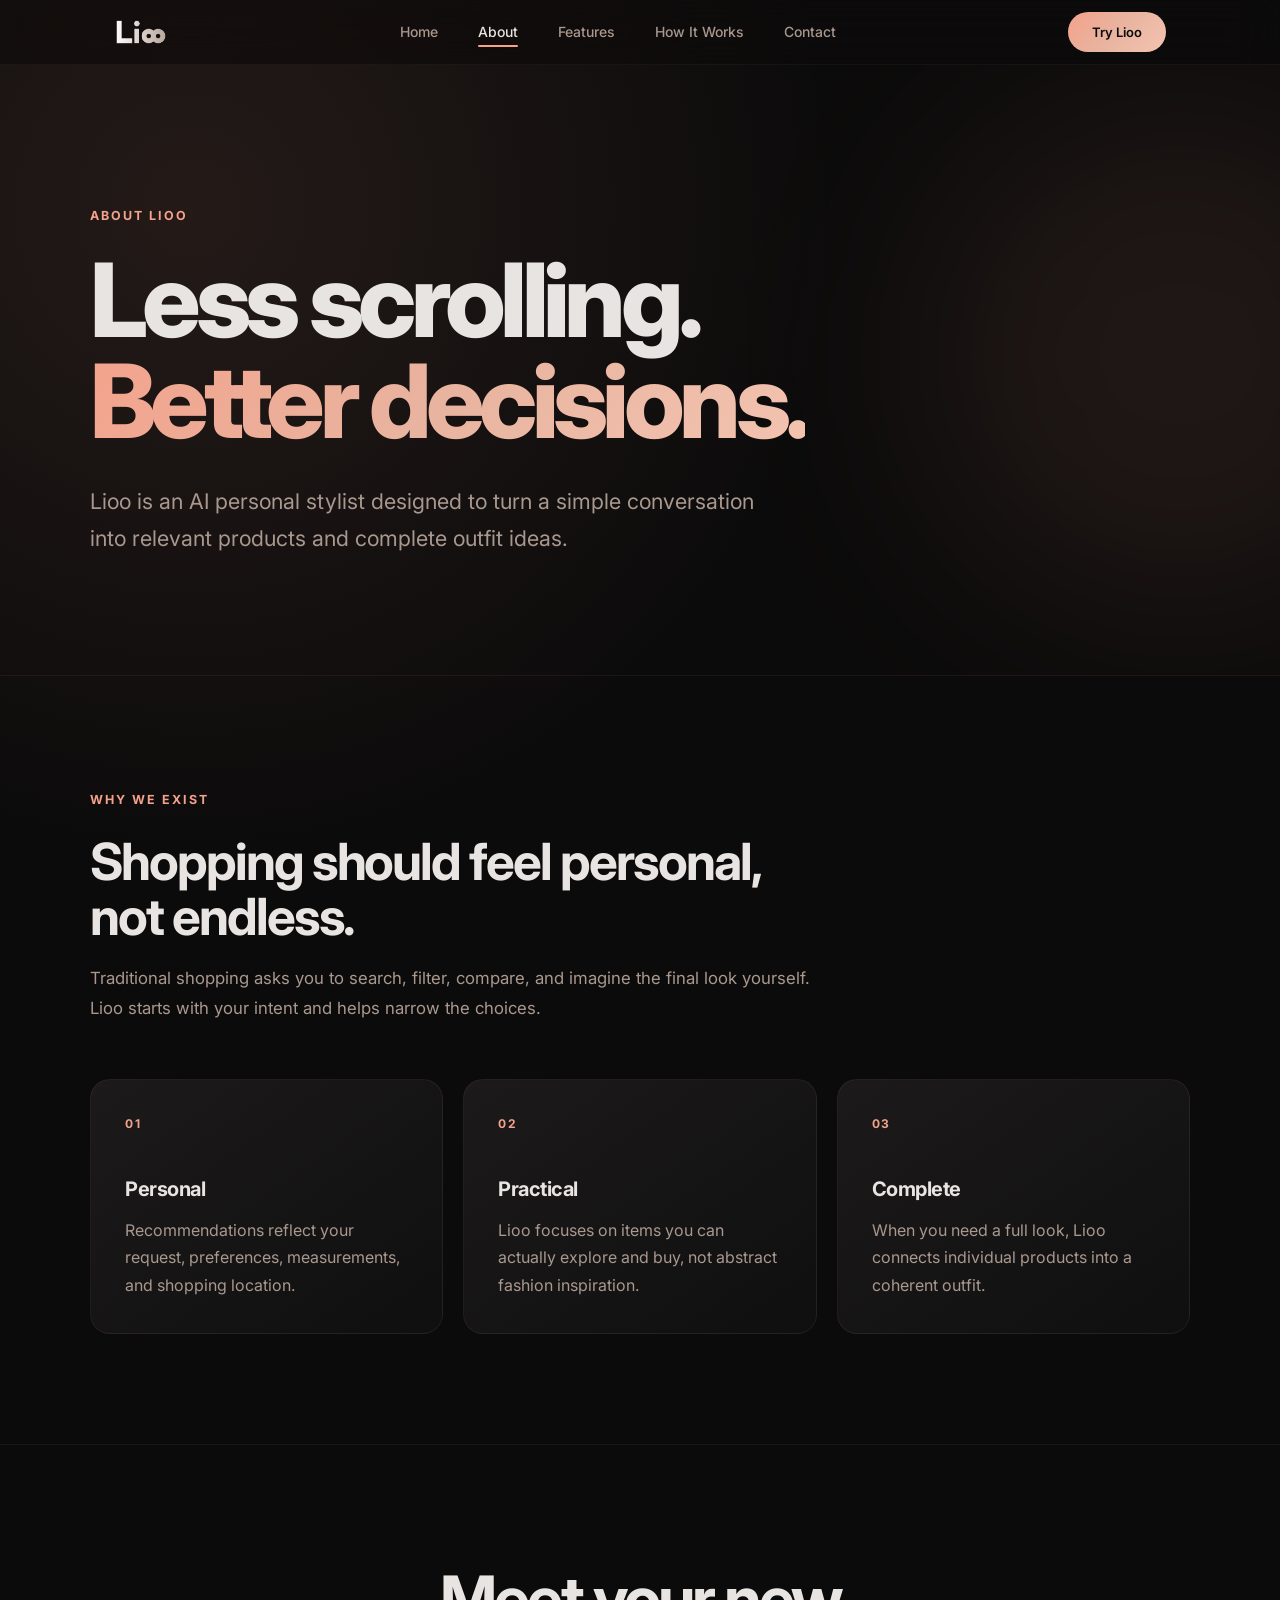
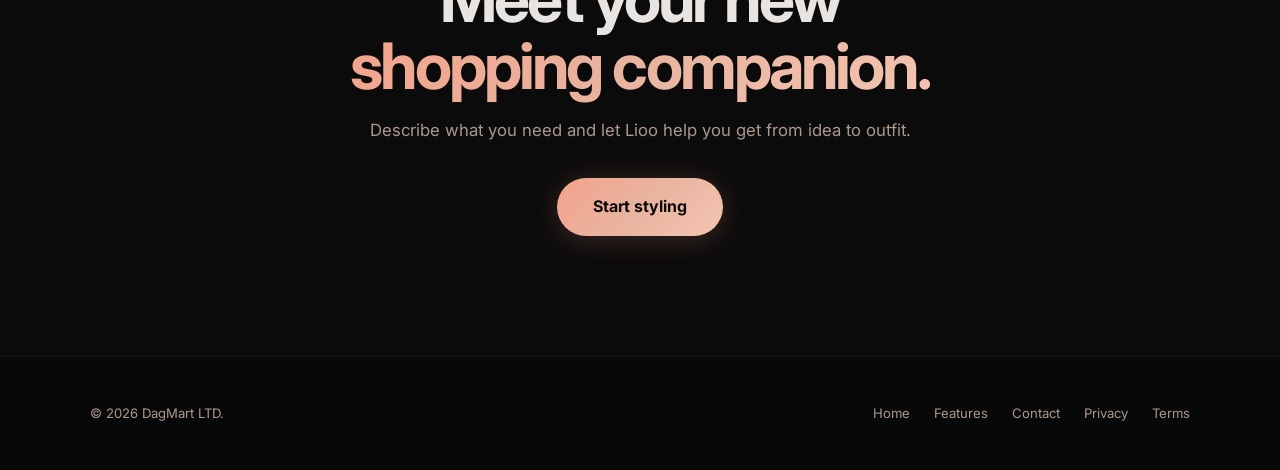
==== about/index.html @ 2bad51a2 "Build multi-page Lioo marketing website" ====
<!DOCTYPE html>
<html lang="en">
<head>
  <meta charset="UTF-8" />
  <meta name="viewport" content="width=device-width, initial-scale=1.0" />
  <title>About Lioo — AI Personal Stylist</title>
  <meta name="description" content="Learn why Lioo is building a simpler, more personal way to discover clothes and complete outfits." />
  <link rel="canonical" href="https://liooclo.com/about/" />
  <meta name="theme-color" content="#0C0B0B" />
  <link rel="icon" type="image/png" href="../images/lioo-icon.png" />
  <link rel="preconnect" href="https://fonts.googleapis.com" />
  <link rel="preconnect" href="https://fonts.gstatic.com" crossorigin />
  <link href="https://fonts.googleapis.com/css2?family=Inter:wght@300;400;500;600;700;800;900&display=swap" rel="stylesheet" />
  <link rel="stylesheet" href="../style.css" />
  <link rel="stylesheet" href="../pages.css" />
</head>
<body class="subpage">
  <nav id="main-nav">
    <div class="nav-inner">
      <a href="../" class="nav-logo" aria-label="Lioo Home"><img src="../images/lioo-logo.png" alt="Lioo" class="nav-logo-img" /></a>
      <div class="nav-links">
        <a href="../" class="nav-link">Home</a>
        <a href="./" class="nav-link active" aria-current="page">About</a>
        <a href="../features/" class="nav-link">Features</a>
        <a href="../how-it-works/" class="nav-link">How It Works</a>
        <a href="../contact/" class="nav-link">Contact</a>
      </div>
      <a href="https://liooclo.com" class="nav-cta" data-app-link>Try Lioo</a>
      <button class="nav-mobile-toggle" id="mobile-toggle" type="button" aria-label="Toggle menu"><span></span><span></span><span></span></button>
    </div>
    <div class="nav-mobile-menu" id="mobile-menu">
      <a href="../" class="nav-mobile-link">Home</a><a href="./" class="nav-mobile-link active" aria-current="page">About</a><a href="../features/" class="nav-mobile-link">Features</a><a href="../how-it-works/" class="nav-mobile-link">How It Works</a><a href="../contact/" class="nav-mobile-link">Contact</a><a href="https://liooclo.com" class="nav-mobile-cta" data-app-link>Try Lioo</a>
    </div>
  </nav>

  <main class="page-main">
    <header class="page-hero"><div class="page-wrap"><div class="page-hero-content">
      <span class="page-eyebrow">About Lioo</span>
      <h1 class="page-title">Less scrolling.<br /><span class="gradient-text">Better decisions.</span></h1>
      <p class="page-lead">Lioo is an AI personal stylist designed to turn a simple conversation into relevant products and complete outfit ideas.</p>
    </div></div></header>

    <section class="page-section"><div class="page-wrap">
      <div class="page-section-heading"><span class="page-eyebrow">Why we exist</span><h2>Shopping should feel personal, not endless.</h2><p>Traditional shopping asks you to search, filter, compare, and imagine the final look yourself. Lioo starts with your intent and helps narrow the choices.</p></div>
      <div class="page-grid">
        <article class="page-card"><span class="page-card-number">01</span><h3>Personal</h3><p>Recommendations reflect your request, preferences, measurements, and shopping location.</p></article>
        <article class="page-card"><span class="page-card-number">02</span><h3>Practical</h3><p>Lioo focuses on items you can actually explore and buy, not abstract fashion inspiration.</p></article>
        <article class="page-card"><span class="page-card-number">03</span><h3>Complete</h3><p>When you need a full look, Lioo connects individual products into a coherent outfit.</p></article>
      </div>
    </div></section>

    <section class="page-cta"><div class="page-wrap"><h2>Meet your new<br /><span class="gradient-text">shopping companion.</span></h2><p>Describe what you need and let Lioo help you get from idea to outfit.</p><a href="https://liooclo.com" class="btn-primary" data-app-link>Start styling</a></div></section>
  </main>

  <footer class="page-footer"><div class="page-wrap page-footer-inner"><span class="page-footer-copy">&copy; 2026 DagMart LTD.</span><div class="page-footer-links"><a href="../">Home</a><a href="../features/">Features</a><a href="../contact/">Contact</a><a href="https://liooclo.com/privacy">Privacy</a><a href="https://liooclo.com/terms">Terms</a></div></div></footer>
  <script src="../site-config.js"></script><script src="../script.js"></script>
</body>
</html>
---- style.css ----
/* ═══════════════════════════════════════════════════════════════
   LIOO LANDING PAGE v2 — Cinematic Design
   Apple/Rolex inspired: full-screen sections, scroll-linked
   parallax, word reveals, scale-ins, slide animations.
   ═══════════════════════════════════════════════════════════════ */

:root {
  --bg: #0C0B0B;
  --bg-alt: #111010;
  --surface: #161414;
  --surface-hover: #1E1C1C;
  --border: rgba(244, 162, 139, 0.07);
  --border-hover: rgba(244, 162, 139, 0.16);

  --accent: #F4A28B;
  --accent-soft: rgba(244, 162, 139, 0.12);
  --accent-glow: rgba(244, 162, 139, 0.3);
  --accent-gradient: linear-gradient(135deg, #F4A28B 0%, #E8B4A0 50%, #F4C4B0 100%);

  --text-1: #E8E4E1;
  --text-2: #A9988E;
  --text-3: #6D5D5D;

  --radius-sm: 8px;
  --radius-md: 14px;
  --radius-lg: 20px;
  --radius-xl: 28px;

  --ease-out: cubic-bezier(0.22, 1, 0.36, 1);
  --ease-spring: cubic-bezier(0.34, 1.56, 0.64, 1);
  --ease-smooth: cubic-bezier(0.16, 1, 0.3, 1);
}

/* ═══════ RESET & BASE ═══════ */
*, *::before, *::after {
  box-sizing: border-box;
  margin: 0;
  padding: 0;
}

html {
  scroll-behavior: smooth;
  -webkit-text-size-adjust: 100%;
}

body {
  font-family: 'Inter', -apple-system, BlinkMacSystemFont, 'Segoe UI', sans-serif;
  background: var(--bg);
  color: var(--text-1);
  line-height: 1.6;
  overflow-x: hidden;
  -webkit-font-smoothing: antialiased;
  -moz-osx-font-smoothing: grayscale;
}

img { max-width: 100%; height: auto; display: block; }

a {
  text-decoration: none;
  color: inherit;
  transition: color 0.3s var(--ease-out);
}

::selection {
  background: var(--accent);
  color: #fff;
}

.hide-mobile { display: inline; }

/* ═══════ TYPOGRAPHY ═══════ */
.gradient-text {
  background: var(--accent-gradient);
  -webkit-background-clip: text;
  background-clip: text;
  -webkit-text-fill-color: transparent;
}

.section-tag {
  display: inline-flex;
  align-items: center;
  gap: 8px;
  font-size: 0.8125rem;
  font-weight: 600;
  letter-spacing: 0.14em;
  text-transform: uppercase;
  color: var(--accent);
  margin-bottom: 20px;
}

.section-title {
  font-size: clamp(2.25rem, 5vw, 3.75rem);
  font-weight: 800;
  line-height: 1.08;
  letter-spacing: -0.035em;
  margin-bottom: 20px;
}

.section-header {
  text-align: center;
  margin-bottom: 72px;
}

.section-container {
  max-width: 1100px;
  margin: 0 auto;
  padding: 140px 24px;
}

/* ═══════ ANIMATION CLASSES ═══════ */
.scroll-fade-in {
  opacity: 0;
  transform: translateY(50px);
  transition: opacity 1s var(--ease-smooth), transform 1s var(--ease-smooth);
}

.scroll-fade-in.visible {
  opacity: 1;
  transform: translateY(0);
}

.scroll-scale-in {
  opacity: 0;
  transform: scale(0.88) translateY(40px);
  transition: opacity 0.9s var(--ease-smooth), transform 0.9s var(--ease-smooth);
}

.scroll-scale-in.visible {
  opacity: 1;
  transform: scale(1) translateY(0);
}

.scroll-slide-left {
  opacity: 0;
  transform: translateX(-80px);
  transition: opacity 0.9s var(--ease-smooth), transform 0.9s var(--ease-smooth);
}

.scroll-slide-left.visible {
  opacity: 1;
  transform: translateX(0);
}

.scroll-slide-right {
  opacity: 0;
  transform: translateX(80px);
  transition: opacity 0.9s var(--ease-smooth), transform 0.9s var(--ease-smooth);
}

.scroll-slide-right.visible {
  opacity: 1;
  transform: translateX(0);
}

/* Word reveal */
.word-reveal {
  display: inline-block;
  opacity: 0;
  transform: translateY(100%) rotateX(-80deg);
  transform-origin: top center;
  transition: opacity 0.7s var(--ease-smooth), transform 0.7s var(--ease-smooth);
  padding-bottom: 0.12em;
  margin-bottom: -0.12em;
}

.word-reveal.revealed {
  opacity: 1;
  transform: translateY(0) rotateX(0deg);
}

/* ═══════ BUTTONS ═══════ */
.btn-primary {
  display: inline-flex;
  align-items: center;
  gap: 10px;
  padding: 16px 36px;
  background: var(--accent-gradient);
  color: #0C0B0B;
  font-weight: 700;
  font-size: 1rem;
  border-radius: 100px;
  border: none;
  cursor: pointer;
  transition: transform 0.4s var(--ease-spring), box-shadow 0.4s var(--ease-out);
  box-shadow: 0 4px 30px rgba(244, 162, 139, 0.2);
  position: relative;
  overflow: hidden;
}

.btn-primary::after {
  content: '';
  position: absolute;
  inset: 0;
  background: linear-gradient(135deg, rgba(255,255,255,0) 0%, rgba(255,255,255,0.3) 50%, rgba(255,255,255,0) 100%);
  transform: translateX(-100%);
  transition: transform 0.6s var(--ease-out);
}

.btn-primary:hover {
  transform: translateY(-3px) scale(1.03);
  box-shadow: 0 12px 50px rgba(244, 162, 139, 0.35);
}

.btn-primary:hover::after {
  transform: translateX(100%);
}

.btn-primary:active {
  transform: translateY(0) scale(0.97);
}

.btn-lg {
  padding: 20px 48px;
  font-size: 1.125rem;
}

.btn-secondary {
  display: inline-flex;
  align-items: center;
  gap: 8px;
  padding: 16px 36px;
  background: transparent;
  color: var(--text-1);
  font-weight: 600;
  font-size: 1rem;
  border-radius: 100px;
  border: 1px solid var(--border-hover);
  cursor: pointer;
  transition: all 0.4s var(--ease-out);
}

.btn-secondary:hover {
  border-color: var(--accent);
  color: var(--accent);
  background: var(--accent-soft);
  transform: translateY(-2px);
}

/* ═══════ NAVIGATION ═══════ */
#main-nav {
  position: fixed;
  top: 0;
  left: 0;
  right: 0;
  z-index: 1000;
  backdrop-filter: blur(24px) saturate(180%);
  -webkit-backdrop-filter: blur(24px) saturate(180%);
  background: rgba(12, 11, 11, 0.6);
  border-bottom: 1px solid rgba(255,255,255,0.04);
  transition: all 0.5s var(--ease-out);
  transform: translateY(0);
}

#main-nav.scrolled {
  background: rgba(12, 11, 11, 0.88);
  box-shadow: 0 1px 60px rgba(0, 0, 0, 0.5);
}

#main-nav.nav-hidden {
  transform: translateY(-100%);
}

.nav-inner {
  max-width: 1100px;
  margin: 0 auto;
  padding: 0 24px;
  height: 64px;
  display: flex;
  align-items: center;
  justify-content: space-between;
}

.nav-logo {
  display: flex;
  align-items: center;
  gap: 10px;
  font-weight: 800;
  font-size: 1.25rem;
  letter-spacing: -0.02em;
}

.nav-logo-img {
  height: 28px;
  width: auto;
  display: block;
  object-fit: contain;
  filter: brightness(1.1);
  transition: opacity 0.3s;
}

.nav-logo:hover .nav-logo-img { opacity: 0.85; }

.footer-logo-img {
  height: 24px;
  width: auto;
  display: block;
  object-fit: contain;
  filter: brightness(1.1);
}

.demo-avatar-img {
  width: 100%;
  height: 100%;
  object-fit: cover;
  border-radius: 10px;
}

.nav-links { display: flex; gap: 40px; }

.nav-link {
  font-size: 0.875rem;
  font-weight: 500;
  color: var(--text-2);
  transition: color 0.3s;
  position: relative;
}

.nav-link::after {
  content: '';
  position: absolute;
  bottom: -4px;
  left: 50%;
  width: 0;
  height: 2px;
  background: var(--accent);
  border-radius: 1px;
  transition: width 0.4s var(--ease-out), left 0.4s var(--ease-out);
}

.nav-link:hover { color: var(--text-1); }
.nav-link:hover::after { width: 100%; left: 0; }
.nav-link.active { color: var(--text-1); }
.nav-link.active::after { width: 100%; left: 0; }

.nav-cta {
  font-size: 0.8125rem;
  font-weight: 600;
  padding: 10px 24px;
  background: var(--accent-gradient);
  color: #0C0B0B;
  border-radius: 100px;
  transition: transform 0.4s var(--ease-spring), box-shadow 0.4s;
}

.nav-cta:hover {
  transform: scale(1.06);
  box-shadow: 0 4px 24px rgba(244, 162, 139, 0.3);
}

/* Mobile nav */
.nav-mobile-toggle {
  display: none;
  flex-direction: column;
  gap: 5px;
  background: none;
  border: none;
  cursor: pointer;
  padding: 8px;
}

.nav-mobile-toggle span {
  display: block;
  width: 22px;
  height: 2px;
  background: var(--text-1);
  border-radius: 2px;
  transition: all 0.3s var(--ease-out);
  transform-origin: center;
}

.nav-mobile-toggle.active span:nth-child(1) { transform: rotate(45deg) translate(5px, 5px); }
.nav-mobile-toggle.active span:nth-child(2) { opacity: 0; }
.nav-mobile-toggle.active span:nth-child(3) { transform: rotate(-45deg) translate(5px, -5px); }

.nav-mobile-menu {
  display: none;
  flex-direction: column;
  padding: 16px 24px 24px;
  gap: 4px;
  border-top: 1px solid var(--border);
}

.nav-mobile-menu.open { display: flex; }

.nav-mobile-link {
  padding: 14px 0;
  font-size: 1.1rem;
  font-weight: 500;
  color: var(--text-2);
  border-bottom: 1px solid var(--border);
}

.nav-mobile-link:hover { color: var(--accent); }
.nav-mobile-link.active { color: var(--accent); }

.nav-mobile-cta {
  margin-top: 16px;
  text-align: center;
  padding: 16px;
  background: var(--accent-gradient);
  color: #0C0B0B;
  font-weight: 700;
  border-radius: 100px;
  font-size: 1rem;
}

/* ═══════ HERO ═══════ */
#hero {
  position: relative;
  min-height: 100vh;
  display: flex;
  flex-direction: column;
  align-items: center;
  justify-content: center;
  padding: 120px 24px 60px;
  overflow: hidden;
  text-align: center;
}

.hero-aurora {
  position: absolute;
  inset: -30%;
  pointer-events: none;
  background:
    radial-gradient(ellipse at 30% 25%, rgba(244, 162, 139, 0.14), transparent 55%),
    radial-gradient(ellipse at 70% 35%, rgba(244, 180, 160, 0.1), transparent 50%),
    radial-gradient(ellipse at 50% 80%, rgba(232, 180, 160, 0.05), transparent 40%);
  filter: blur(80px);
  animation: aurora-drift 14s ease-in-out infinite alternate;
}

@keyframes aurora-drift {
  0% { transform: translate(-4%, -3%) scale(1.02) rotate(0deg); }
  33% { transform: translate(2%, 1%) scale(1.05) rotate(0.5deg); }
  66% { transform: translate(-1%, 3%) scale(1.03) rotate(-0.3deg); }
  100% { transform: translate(3%, -2%) scale(1.06) rotate(0.2deg); }
}

.hero-grid-overlay {
  position: absolute;
  inset: 0;
  pointer-events: none;
  opacity: 0.03;
  background-image:
    linear-gradient(rgba(255, 255, 255, 0.6) 1px, transparent 1px),
    linear-gradient(90deg, rgba(255, 255, 255, 0.6) 1px, transparent 1px);
  background-size: 80px 80px;
  mask-image: radial-gradient(ellipse at center, rgba(0,0,0,0.4) 0%, transparent 65%);
}

.hero-center {
  position: relative;
  z-index: 2;
  width: 100%;
  max-width: 780px;
}

.hero-badge {
  display: inline-flex;
  align-items: center;
  gap: 8px;
  padding: 8px 18px;
  background: var(--accent-soft);
  border: 1px solid rgba(244, 162, 139, 0.18);
  border-radius: 100px;
  font-size: 0.8rem;
  font-weight: 600;
  color: var(--accent);
  margin-bottom: 36px;
  backdrop-filter: blur(10px);
}

.hero-badge-dot {
  width: 8px;
  height: 8px;
  border-radius: 50%;
  background: var(--accent);
  animation: badge-pulse 2.5s ease-in-out infinite;
}

@keyframes badge-pulse {
  0%, 100% { opacity: 1; box-shadow: 0 0 0 0 rgba(244, 162, 139, 0.5); }
  50% { opacity: 0.6; box-shadow: 0 0 0 8px rgba(244, 162, 139, 0); }
}

.hero-title {
  font-size: clamp(3rem, 8vw, 5.5rem);
  font-weight: 900;
  line-height: 1.12;
  letter-spacing: -0.045em;
  margin-bottom: 28px;
  perspective: 600px;
}

.hero-subtitle {
  font-size: clamp(1rem, 2.2vw, 1.25rem);
  color: var(--text-2);
  line-height: 1.7;
  margin-bottom: 44px;
  max-width: 560px;
  margin-left: auto;
  margin-right: auto;
}

.hero-actions {
  display: flex;
  gap: 16px;
  justify-content: center;
  flex-wrap: wrap;
}

/* Hero Phone */
.hero-phone-container {
  position: relative;
  z-index: 2;
  margin-top: 56px;
  will-change: transform;
}

.hero-phone-glow {
  position: absolute;
  inset: -50%;
  background: radial-gradient(circle, rgba(244, 162, 139, 0.14) 0%, transparent 55%);
  pointer-events: none;
  animation: phone-glow 5s ease-in-out infinite alternate;
}

@keyframes phone-glow {
  0% { opacity: 0.5; transform: scale(0.9); }
  100% { opacity: 1; transform: scale(1.1); }
}

.hero-phone-img {
  width: min(420px, 75vw);
  border-radius: var(--radius-xl);
  position: relative;
  z-index: 1;
  filter: drop-shadow(0 30px 80px rgba(0, 0, 0, 0.5));
}
/* Scroll indicator */
.hero-scroll-indicator {
  position: absolute;
  bottom: 32px;
  left: 50%;
  transform: translateX(-50%);
  display: flex;
  flex-direction: column;
  align-items: center;
  gap: 10px;
  z-index: 3;
  animation: scroll-fade 2s ease-in-out infinite;
}

.scroll-line {
  width: 1px;
  height: 40px;
  background: linear-gradient(180deg, var(--accent), transparent);
  animation: scroll-line-move 2s ease-in-out infinite;
}

@keyframes scroll-line-move {
  0% { transform: scaleY(0); transform-origin: top; opacity: 0; }
  50% { transform: scaleY(1); transform-origin: top; opacity: 1; }
  100% { transform: scaleY(0); transform-origin: bottom; opacity: 0; }
}

.hero-scroll-indicator span {
  font-size: 0.7rem;
  font-weight: 500;
  letter-spacing: 0.15em;
  text-transform: uppercase;
  color: var(--text-3);
}

@keyframes scroll-fade {
  0%, 100% { opacity: 0.4; }
  50% { opacity: 1; }
}

/* ═══════ STATEMENT ═══════ */
#statement {
  min-height: 80vh;
  display: flex;
  align-items: center;
  justify-content: center;
  padding: 100px 32px;
  position: relative;
  overflow: hidden;
}

.statement-inner {
  max-width: 900px;
  text-align: center;
}

.statement-text {
  font-size: clamp(1.75rem, 4.5vw, 3.5rem);
  font-weight: 700;
  line-height: 1.25;
  letter-spacing: -0.03em;
}

.s-word {
  display: inline-block;
  color: var(--text-3);
  transition: color 0.6s var(--ease-out), opacity 0.6s var(--ease-out), transform 0.6s var(--ease-out);
  opacity: 0.25;
  transform: translateY(8px);
  margin: 0 0.15em;
}

.s-word.active {
  color: var(--text-1);
  opacity: 1;
  transform: translateY(0);
}

.s-word.accent.active {
  color: var(--accent);
}

/* ═══════ FEATURES — SYMMETRIC 2×2 ═══════ */
#features {
  background: var(--bg);
  position: relative;
}

.features-grid {
  display: grid;
  grid-template-columns: repeat(2, 1fr);
  gap: 24px;
}

.feature-card {
  position: relative;
  background: var(--surface);
  border: 1px solid var(--border);
  border-radius: var(--radius-xl);
  padding: 48px 40px;
  overflow: hidden;
  transition: border-color 0.5s var(--ease-out), transform 0.5s var(--ease-out), box-shadow 0.5s var(--ease-out);
  cursor: default;
}

.feature-card-bg {
  position: absolute;
  inset: 0;
  background: radial-gradient(circle at var(--mouse-x, 50%) var(--mouse-y, 50%), var(--accent-soft), transparent 60%);
  opacity: 0;
  transition: opacity 0.5s;
  pointer-events: none;
}

.feature-card:hover {
  border-color: var(--border-hover);
  transform: translateY(-8px);
  box-shadow: 0 20px 60px rgba(0, 0, 0, 0.3), 0 0 40px rgba(244, 162, 139, 0.06);
}

.feature-card:hover .feature-card-bg { opacity: 1; }

.feature-icon {
  width: 56px;
  height: 56px;
  display: flex;
  align-items: center;
  justify-content: center;
  background: var(--accent-soft);
  border-radius: 16px;
  color: var(--accent);
  margin-bottom: 28px;
  transition: transform 0.5s var(--ease-spring);
}

.feature-card:hover .feature-icon {
  transform: scale(1.1) rotate(-3deg);
}

.feature-icon svg { width: 26px; height: 26px; }

.feature-title {
  font-size: 1.4rem;
  font-weight: 700;
  margin-bottom: 12px;
  letter-spacing: -0.015em;
}

.feature-desc {
  font-size: 1rem;
  color: var(--text-2);
  line-height: 1.7;
  max-width: 400px;
}

/* ═══════ SHOWCASE ═══════ */
#showcase {
  padding: 120px 24px;
  overflow: hidden;
}

.showcase-sticky {
  max-width: 1100px;
  margin: 0 auto;
  display: flex;
  align-items: center;
  gap: 80px;
}

.showcase-text {
  flex: 1;
}

.showcase-title {
  font-size: clamp(2.5rem, 5vw, 4rem);
  font-weight: 900;
  line-height: 1.08;
  letter-spacing: -0.04em;
}

.showcase-image {
  flex: 1;
  border-radius: var(--radius-xl);
  overflow: hidden;
  box-shadow: 0 40px 100px rgba(0, 0, 0, 0.4);
}

.showcase-image img {
  width: 100%;
  display: block;
  transition: transform 8s var(--ease-out);
}

.showcase-image:hover img {
  transform: scale(1.05);
}

/* ═══════ HOW IT WORKS ═══════ */
#how-it-works {
  background: var(--bg-alt);
  position: relative;
}

.steps-timeline {
  display: flex;
  flex-direction: column;
  gap: 40px;
  max-width: 800px;
  margin: 0 auto;
}

.step-item {
  display: flex;
  align-items: center;
  gap: 40px;
  padding: 48px;
  background: var(--surface);
  border: 1px solid var(--border);
  border-radius: var(--radius-xl);
  transition: border-color 0.4s, transform 0.4s var(--ease-out), box-shadow 0.4s;
}

.step-item:hover {
  border-color: var(--border-hover);
  transform: translateY(-4px);
  box-shadow: 0 16px 48px rgba(0, 0, 0, 0.25);
}

.step-number-big {
  font-size: 5rem;
  font-weight: 900;
  letter-spacing: -0.06em;
  line-height: 1;
  background: var(--accent-gradient);
  -webkit-background-clip: text;
  background-clip: text;
  -webkit-text-fill-color: transparent;
  opacity: 0.25;
  flex-shrink: 0;
  min-width: 100px;
  text-align: center;
  transition: opacity 0.5s;
}

.step-item:hover .step-number-big {
  opacity: 0.5;
}

.step-content { flex: 1; }

.step-icon-wrap {
  width: 52px;
  height: 52px;
  display: flex;
  align-items: center;
  justify-content: center;
  background: var(--accent-soft);
  border-radius: 14px;
  color: var(--accent);
  margin-bottom: 20px;
  transition: transform 0.4s var(--ease-spring);
}

.step-item:hover .step-icon-wrap {
  transform: scale(1.1);
}

.step-icon-wrap svg { width: 24px; height: 24px; }

.step-title {
  font-size: 1.4rem;
  font-weight: 700;
  margin-bottom: 8px;
  letter-spacing: -0.01em;
}

.step-desc {
  font-size: 0.95rem;
  color: var(--text-2);
  line-height: 1.65;
}

/* ═══════ DEMO CHAT ═══════ */
#demo {
  background: var(--bg);
}

.demo-chat-wrapper {
  max-width: 680px;
  margin: 0 auto;
}

.demo-chat-window {
  background: var(--surface);
  border: 1px solid var(--border);
  border-radius: var(--radius-xl);
  overflow: hidden;
  box-shadow:
    0 4px 30px rgba(0, 0, 0, 0.25),
    0 0 100px rgba(244, 162, 139, 0.04);
  transition: box-shadow 0.5s;
}

.demo-chat-window:hover {
  box-shadow:
    0 8px 60px rgba(0, 0, 0, 0.35),
    0 0 120px rgba(244, 162, 139, 0.08);
}

.demo-chat-header {
  display: flex;
  align-items: center;
  justify-content: space-between;
  padding: 18px 24px;
  border-bottom: 1px solid var(--border);
  background: rgba(22, 20, 20, 0.9);
  backdrop-filter: blur(10px);
}

.demo-chat-header-left {
  display: flex;
  align-items: center;
  gap: 12px;
}

.demo-chat-avatar {
  width: 40px;
  height: 40px;
  border-radius: 12px;
  overflow: hidden;
  display: flex;
  align-items: center;
  justify-content: center;
  background: var(--bg);
  border: 1px solid var(--border-hover);
}

.demo-chat-name { font-weight: 700; font-size: 0.95rem; }

.demo-chat-status {
  display: flex;
  align-items: center;
  gap: 6px;
  font-size: 0.75rem;
  color: var(--text-3);
}

.status-dot {
  width: 7px;
  height: 7px;
  border-radius: 50%;
  background: #4ADE80;
  box-shadow: 0 0 10px rgba(74, 222, 128, 0.5);
  animation: status-pulse 3s ease-in-out infinite;
}

@keyframes status-pulse {
  0%, 100% { box-shadow: 0 0 10px rgba(74, 222, 128, 0.5); }
  50% { box-shadow: 0 0 20px rgba(74, 222, 128, 0.8); }
}

.demo-chat-messages {
  padding: 24px;
  display: flex;
  flex-direction: column;
  gap: 16px;
  min-height: 380px;
}

.demo-msg {
  display: flex;
  opacity: 0;
  transform: translateY(20px) scale(0.95);
  transition: all 0.6s var(--ease-smooth);
}

.demo-msg-visible {
  opacity: 1;
  transform: translateY(0) scale(1);
}

.demo-msg-user { justify-content: flex-end; }

.demo-msg-content {
  max-width: 80%;
  padding: 14px 18px;
  border-radius: 18px;
  font-size: 0.9rem;
  line-height: 1.55;
}

.demo-msg-user .demo-msg-content {
  background: var(--accent);
  color: #0C0B0B;
  font-weight: 500;
  border-bottom-right-radius: 4px;
}

.demo-msg-ai .demo-msg-content {
  background: var(--bg);
  color: var(--text-1);
  border: 1px solid var(--border);
  border-bottom-left-radius: 4px;
}

.demo-outfit-card {
  margin-top: 12px;
  padding: 16px;
  background: var(--surface-hover);
  border: 1px solid var(--border-hover);
  border-radius: var(--radius-md);
}

.demo-outfit-header {
  display: flex;
  align-items: center;
  gap: 8px;
  font-size: 0.8rem;
  font-weight: 700;
  color: var(--accent);
  margin-bottom: 14px;
  text-transform: uppercase;
  letter-spacing: 0.05em;
}

.demo-outfit-items { display: flex; flex-direction: column; gap: 8px; }

.demo-outfit-item {
  display: flex;
  align-items: center;
  gap: 10px;
  font-size: 0.85rem;
  color: var(--text-2);
}

.demo-outfit-item-color {
  width: 20px;
  height: 20px;
  border-radius: 6px;
  flex-shrink: 0;
  border: 1px solid rgba(255,255,255,0.06);
}

.demo-chat-input {
  display: flex;
  align-items: center;
  justify-content: space-between;
  padding: 16px 24px;
  border-top: 1px solid var(--border);
  background: rgba(12, 11, 11, 0.5);
}

.demo-input-text { font-size: 0.9rem; color: var(--text-3); }
.demo-input-actions { color: var(--text-3); }

/* ═══════ CTA ═══════ */
#cta {
  position: relative;
  padding: 180px 24px;
  text-align: center;
  overflow: hidden;
}

.cta-aurora {
  position: absolute;
  inset: -40%;
  background:
    radial-gradient(ellipse at 50% 50%, rgba(244, 162, 139, 0.12), transparent 50%),
    radial-gradient(ellipse at 30% 70%, rgba(244, 180, 160, 0.06), transparent 40%);
  filter: blur(100px);
  pointer-events: none;
  animation: aurora-drift 12s ease-in-out infinite alternate;
}

.cta-content { position: relative; z-index: 1; }

.cta-title {
  font-size: clamp(2.5rem, 6vw, 4.5rem);
  font-weight: 900;
  line-height: 1.06;
  letter-spacing: -0.04em;
  margin-bottom: 20px;
}

.cta-subtitle {
  font-size: clamp(1rem, 2vw, 1.2rem);
  color: var(--text-2);
  max-width: 500px;
  margin: 0 auto 44px;
  line-height: 1.7;
}

/* ═══════ FOOTER ═══════ */
#footer {
  background: var(--bg-alt);
  border-top: 1px solid var(--border);
}

.footer-inner {
  max-width: 1100px;
  margin: 0 auto;
  padding: 60px 24px 32px;
}

.footer-top {
  display: flex;
  justify-content: space-between;
  gap: 48px;
  margin-bottom: 48px;
}

.footer-brand { max-width: 280px; }

.footer-tagline {
  margin-top: 12px;
  font-size: 0.9rem;
  color: var(--text-3);
  line-height: 1.6;
}

.footer-links-group { display: flex; gap: 64px; }

.footer-col { display: flex; flex-direction: column; gap: 10px; }

.footer-col-title {
  font-size: 0.8rem;
  font-weight: 700;
  text-transform: uppercase;
  letter-spacing: 0.1em;
  color: var(--text-1);
  margin-bottom: 6px;
}

.footer-link {
  font-size: 0.9rem;
  color: var(--text-3);
  transition: color 0.3s, transform 0.3s;
  display: inline-block;
}

.footer-link:hover {
  color: var(--accent);
  transform: translateX(4px);
}

.footer-bottom {
  padding-top: 32px;
  border-top: 1px solid var(--border);
  font-size: 0.8rem;
  color: var(--text-3);
}

/* ═══════ RESPONSIVE ═══════ */
@media (max-width: 1024px) {
  .showcase-sticky {
    flex-direction: column;
    gap: 48px;
    text-align: center;
  }
}

@media (max-width: 768px) {
  .nav-links { display: none; }
  .nav-cta { display: none; }
  .nav-mobile-toggle { display: flex; }
  .hide-mobile { display: none; }

  #hero { padding: 100px 20px 48px; min-height: auto; }

  .section-container { padding: 100px 20px; }

  .features-grid { grid-template-columns: 1fr; gap: 16px; }

  .feature-card { padding: 36px 28px; }

  .steps-timeline { gap: 20px; }

  .step-item {
    flex-direction: column;
    gap: 20px;
    padding: 36px 28px;
    text-align: center;
  }

  .step-number-big { font-size: 3.5rem; }

  .hero-actions {
    flex-direction: column;
    width: 100%;
    max-width: 340px;
    margin-left: auto;
    margin-right: auto;
  }

  .btn-primary, .btn-secondary {
    justify-content: center;
    width: 100%;
  }

  .footer-top { flex-direction: column; gap: 40px; }
  .footer-links-group { flex-wrap: wrap; gap: 40px; }

  #cta { padding: 120px 20px; }

  .hero-scroll-indicator { display: none; }

  #statement { min-height: auto; padding: 80px 24px; }

  .statement-text { font-size: clamp(1.5rem, 4vw, 2.5rem); }

  .showcase-image {
    border-radius: var(--radius-lg);
  }
}

@media (max-width: 480px) {
  .hero-title { font-size: 2.75rem; }
  .feature-card { padding: 28px 22px; }
  .demo-msg-content { max-width: 90%; font-size: 0.85rem; }
  .step-item { padding: 28px 22px; }
}

/* ═══════ COMING SOON BUTTON ═══════ */
.coming-soon-btn {
  display: inline-flex;
  align-items: center;
  gap: 14px;
  margin-top: 28px;
  padding: 12px 22px;
  background: rgba(244, 162, 139, 0.06);
  border: 1px solid rgba(244, 162, 139, 0.18);
  border-radius: 60px;
  cursor: pointer;
  transition: all 0.35s var(--ease-spring);
  color: var(--text-1);
  font-family: var(--font);
}

.coming-soon-btn:hover {
  background: rgba(244, 162, 139, 0.12);
  border-color: rgba(244, 162, 139, 0.35);
  transform: translateY(-2px);
  box-shadow: 0 8px 30px rgba(244, 162, 139, 0.12);
}

.store-icons {
  display: flex;
  gap: 6px;
  color: var(--accent);
  opacity: 0.85;
}

.coming-soon-text {
  display: flex;
  flex-direction: column;
  align-items: flex-start;
  gap: 1px;
}

.coming-label {
  font-size: 0.6rem;
  font-weight: 600;
  letter-spacing: 0.08em;
  text-transform: uppercase;
  color: var(--accent);
  opacity: 0.9;
}

.coming-stores {
  font-size: 0.9rem;
  font-weight: 600;
  color: var(--text-1);
  letter-spacing: -0.01em;
}

.coming-soon-arrow {
  color: var(--text-2);
  opacity: 0.5;
  transition: transform 0.3s, opacity 0.3s;
}

.coming-soon-btn:hover .coming-soon-arrow {
  transform: translateX(3px);
  opacity: 0.9;
  color: var(--accent);
}

/* ═══════ NOTIFY MODAL ═══════ */
.notify-overlay {
  position: fixed;
  inset: 0;
  z-index: 10000;
  display: flex;
  align-items: center;
  justify-content: center;
  background: rgba(0, 0, 0, 0.7);
  backdrop-filter: blur(12px);
  -webkit-backdrop-filter: blur(12px);
  opacity: 0;
  visibility: hidden;
  transition: opacity 0.35s, visibility 0.35s;
}

.notify-overlay.active {
  opacity: 1;
  visibility: visible;
}

.notify-modal {
  position: relative;
  width: min(440px, 90vw);
  background: var(--surface);
  border: 1px solid rgba(244, 162, 139, 0.1);
  border-radius: 24px;
  padding: 48px 36px 36px;
  text-align: center;
  box-shadow: 0 30px 80px rgba(0, 0, 0, 0.5), 0 0 60px rgba(244, 162, 139, 0.06);
  transform: translateY(20px) scale(0.96);
  transition: transform 0.4s var(--ease-spring);
}

.notify-overlay.active .notify-modal {
  transform: translateY(0) scale(1);
}

.notify-close {
  position: absolute;
  top: 16px;
  right: 16px;
  background: none;
  border: none;
  color: var(--text-2);
  cursor: pointer;
  padding: 6px;
  border-radius: 10px;
  transition: color 0.2s, background 0.2s;
}

.notify-close:hover {
  color: var(--text-1);
  background: rgba(255, 255, 255, 0.05);
}

.notify-icon {
  display: inline-flex;
  align-items: center;
  justify-content: center;
  width: 56px;
  height: 56px;
  border-radius: 16px;
  background: rgba(244, 162, 139, 0.1);
  color: var(--accent);
  margin-bottom: 20px;
}

.notify-title {
  font-size: 1.4rem;
  font-weight: 700;
  color: var(--text-1);
  letter-spacing: -0.02em;
  margin-bottom: 10px;
}

.notify-desc {
  font-size: 0.9rem;
  color: var(--text-2);
  line-height: 1.6;
  margin-bottom: 28px;
}

.notify-desc strong {
  color: var(--accent);
  font-weight: 600;
}

.notify-form {
  display: flex;
  gap: 10px;
  margin-bottom: 16px;
}

.notify-input {
  flex: 1;
  padding: 14px 18px;
  background: var(--bg);
  border: 1px solid rgba(255, 255, 255, 0.08);
  border-radius: 14px;
  color: var(--text-1);
  font-family: var(--font);
  font-size: 0.9rem;
  outline: none;
  transition: border-color 0.3s;
}

.notify-input::placeholder {
  color: var(--text-2);
  opacity: 0.5;
}

.notify-input:focus {
  border-color: var(--accent);
}

.notify-submit {
  display: flex;
  align-items: center;
  gap: 8px;
  padding: 14px 22px;
  background: var(--accent);
  color: var(--bg);
  border: none;
  border-radius: 14px;
  font-family: var(--font);
  font-size: 0.9rem;
  font-weight: 600;
  cursor: pointer;
  transition: all 0.3s var(--ease-spring);
  white-space: nowrap;
}

.notify-submit:hover {
  transform: translateY(-1px);
  box-shadow: 0 6px 20px rgba(244, 162, 139, 0.3);
}

.notify-success {
  display: flex;
  flex-direction: column;
  align-items: center;
  gap: 10px;
  padding: 20px;
}

.notify-check {
  display: inline-flex;
  align-items: center;
  justify-content: center;
  width: 48px;
  height: 48px;
  border-radius: 50%;
  background: rgba(76, 175, 80, 0.15);
  color: #4CAF50;
  font-size: 1.5rem;
  font-weight: 700;
}

.notify-success p {
  color: var(--text-1);
  font-size: 0.95rem;
  font-weight: 500;
}

.notify-privacy {
  font-size: 0.72rem;
  color: var(--text-2);
  opacity: 0.5;
  margin-top: 4px;
}

@media (max-width: 480px) {
  .notify-form {
    flex-direction: column;
  }
  .notify-modal {
    padding: 40px 24px 28px;
  }
  .coming-soon-btn {
    padding: 10px 18px 10px 14px;
    gap: 10px;
  }
}
---- pages.css ----
.subpage {
  min-height: 100vh;
  background:
    radial-gradient(circle at 15% 10%, rgba(244, 162, 139, 0.1), transparent 30%),
    var(--bg);
}

.page-main {
  padding-top: 64px;
}

.page-hero {
  position: relative;
  min-height: 68vh;
  display: flex;
  align-items: center;
  overflow: hidden;
  border-bottom: 1px solid var(--border);
}

.page-hero::after {
  content: '';
  position: absolute;
  width: 520px;
  height: 520px;
  top: 5%;
  right: -160px;
  border-radius: 50%;
  background: rgba(244, 162, 139, 0.08);
  filter: blur(100px);
  pointer-events: none;
}

.page-wrap {
  width: min(1100px, calc(100% - 48px));
  margin: 0 auto;
}

.page-hero-content {
  position: relative;
  z-index: 1;
  max-width: 820px;
  padding: 120px 0 100px;
}

.page-eyebrow {
  display: inline-block;
  margin-bottom: 24px;
  color: var(--accent);
  font-size: 0.78rem;
  font-weight: 700;
  letter-spacing: 0.16em;
  text-transform: uppercase;
}

.page-title {
  max-width: 900px;
  font-size: clamp(3rem, 8vw, 6.75rem);
  font-weight: 800;
  line-height: 0.98;
  letter-spacing: -0.055em;
}

.page-lead {
  max-width: 700px;
  margin-top: 32px;
  color: var(--text-2);
  font-size: clamp(1.05rem, 2vw, 1.35rem);
  line-height: 1.7;
}

.page-section {
  padding: 110px 0;
  border-bottom: 1px solid var(--border);
}

.page-section-heading {
  max-width: 720px;
  margin-bottom: 56px;
}

.page-section-heading h2 {
  margin-bottom: 18px;
  font-size: clamp(2rem, 4vw, 3.25rem);
  line-height: 1.08;
  letter-spacing: -0.04em;
}

.page-section-heading p,
.page-copy {
  color: var(--text-2);
  font-size: 1.05rem;
  line-height: 1.8;
}

.page-grid {
  display: grid;
  grid-template-columns: repeat(3, minmax(0, 1fr));
  gap: 20px;
}

.page-grid.two {
  grid-template-columns: repeat(2, minmax(0, 1fr));
}

.page-card {
  position: relative;
  min-height: 240px;
  padding: 34px;
  overflow: hidden;
  background: linear-gradient(145deg, rgba(30, 28, 28, 0.92), rgba(17, 16, 16, 0.95));
  border: 1px solid var(--border);
  border-radius: var(--radius-lg);
  transition: transform 0.35s var(--ease-out), border-color 0.35s var(--ease-out);
}

.page-card:hover {
  transform: translateY(-5px);
  border-color: var(--border-hover);
}

.page-card-number {
  display: block;
  margin-bottom: 40px;
  color: var(--accent);
  font-size: 0.75rem;
  font-weight: 700;
  letter-spacing: 0.14em;
}

.page-card h3 {
  margin-bottom: 12px;
  font-size: 1.25rem;
  letter-spacing: -0.025em;
}

.page-card p {
  color: var(--text-2);
  line-height: 1.7;
}

.prompt-list {
  display: grid;
  gap: 14px;
  margin-top: 28px;
}

.prompt {
  padding: 18px 22px;
  color: var(--text-1);
  background: var(--surface);
  border: 1px solid var(--border);
  border-radius: var(--radius-md);
  font-size: 0.95rem;
}

.page-cta {
  padding: 120px 0;
  text-align: center;
}

.page-cta h2 {
  margin-bottom: 18px;
  font-size: clamp(2.4rem, 5vw, 4.5rem);
  line-height: 1.05;
  letter-spacing: -0.045em;
}

.page-cta p {
  max-width: 620px;
  margin: 0 auto 34px;
  color: var(--text-2);
  font-size: 1.05rem;
}

.contact-panel {
  display: grid;
  grid-template-columns: 1.2fr 0.8fr;
  gap: 20px;
  align-items: stretch;
}

.contact-panel .page-card {
  min-height: 320px;
}

.contact-email {
  display: inline-flex;
  margin-top: 28px;
  color: var(--accent);
  font-size: clamp(1rem, 2vw, 1.35rem);
  font-weight: 600;
  word-break: break-word;
}

.contact-email:hover {
  color: var(--text-1);
}

.page-footer {
  padding: 46px 0;
  background: #090808;
  border-top: 1px solid var(--border);
}

.page-footer-inner {
  display: flex;
  align-items: center;
  justify-content: space-between;
  gap: 32px;
}

.page-footer-links {
  display: flex;
  flex-wrap: wrap;
  gap: 24px;
}

.page-footer-links a,
.page-footer-copy {
  color: var(--text-2);
  font-size: 0.82rem;
}

.page-footer-links a:hover {
  color: var(--accent);
}

@media (max-width: 820px) {
  .page-grid,
  .page-grid.two,
  .contact-panel {
    grid-template-columns: 1fr;
  }

  .page-hero {
    min-height: auto;
  }

  .page-hero-content {
    padding: 100px 0 80px;
  }

  .page-section {
    padding: 80px 0;
  }

  .page-footer-inner {
    align-items: flex-start;
    flex-direction: column;
  }
}

@media (max-width: 480px) {
  .page-wrap {
    width: min(100% - 36px, 1100px);
  }

  .page-title {
    font-size: 3.25rem;
  }

  .page-card {
    min-height: auto;
    padding: 28px;
  }
}
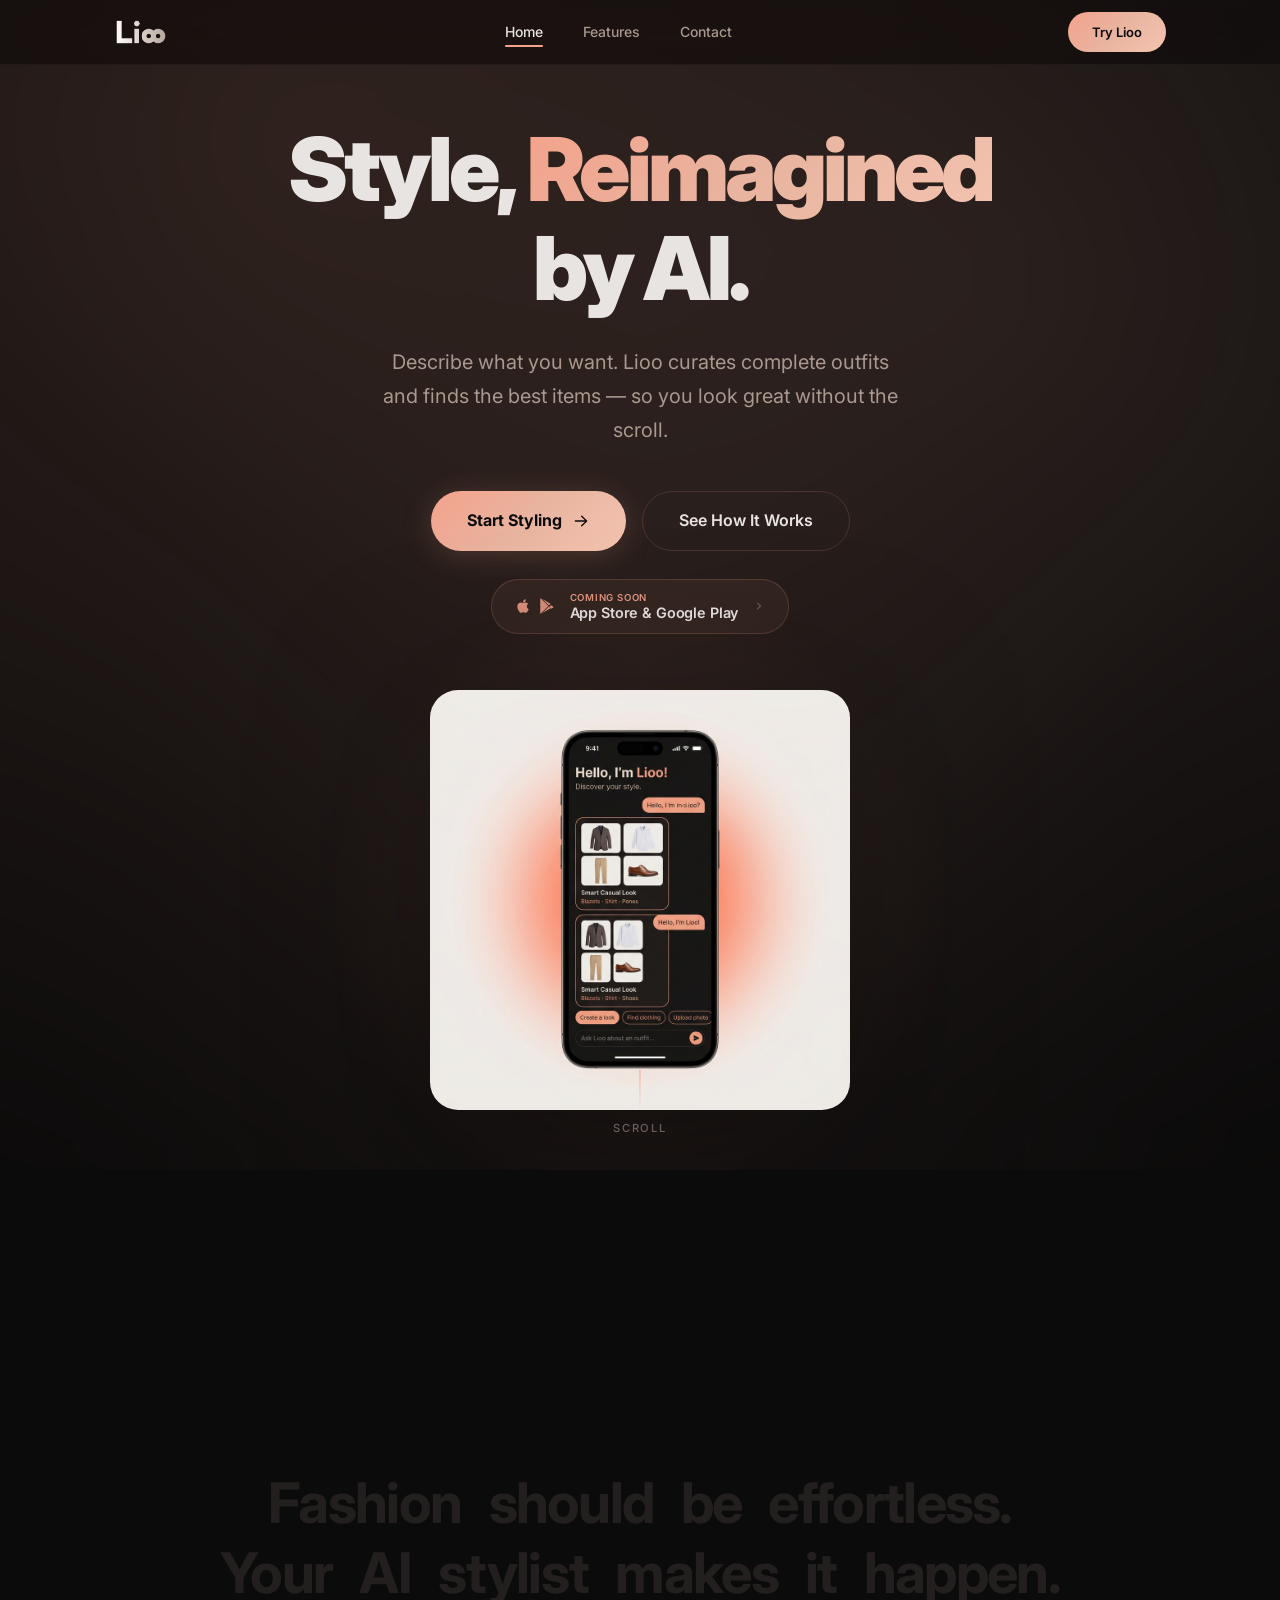
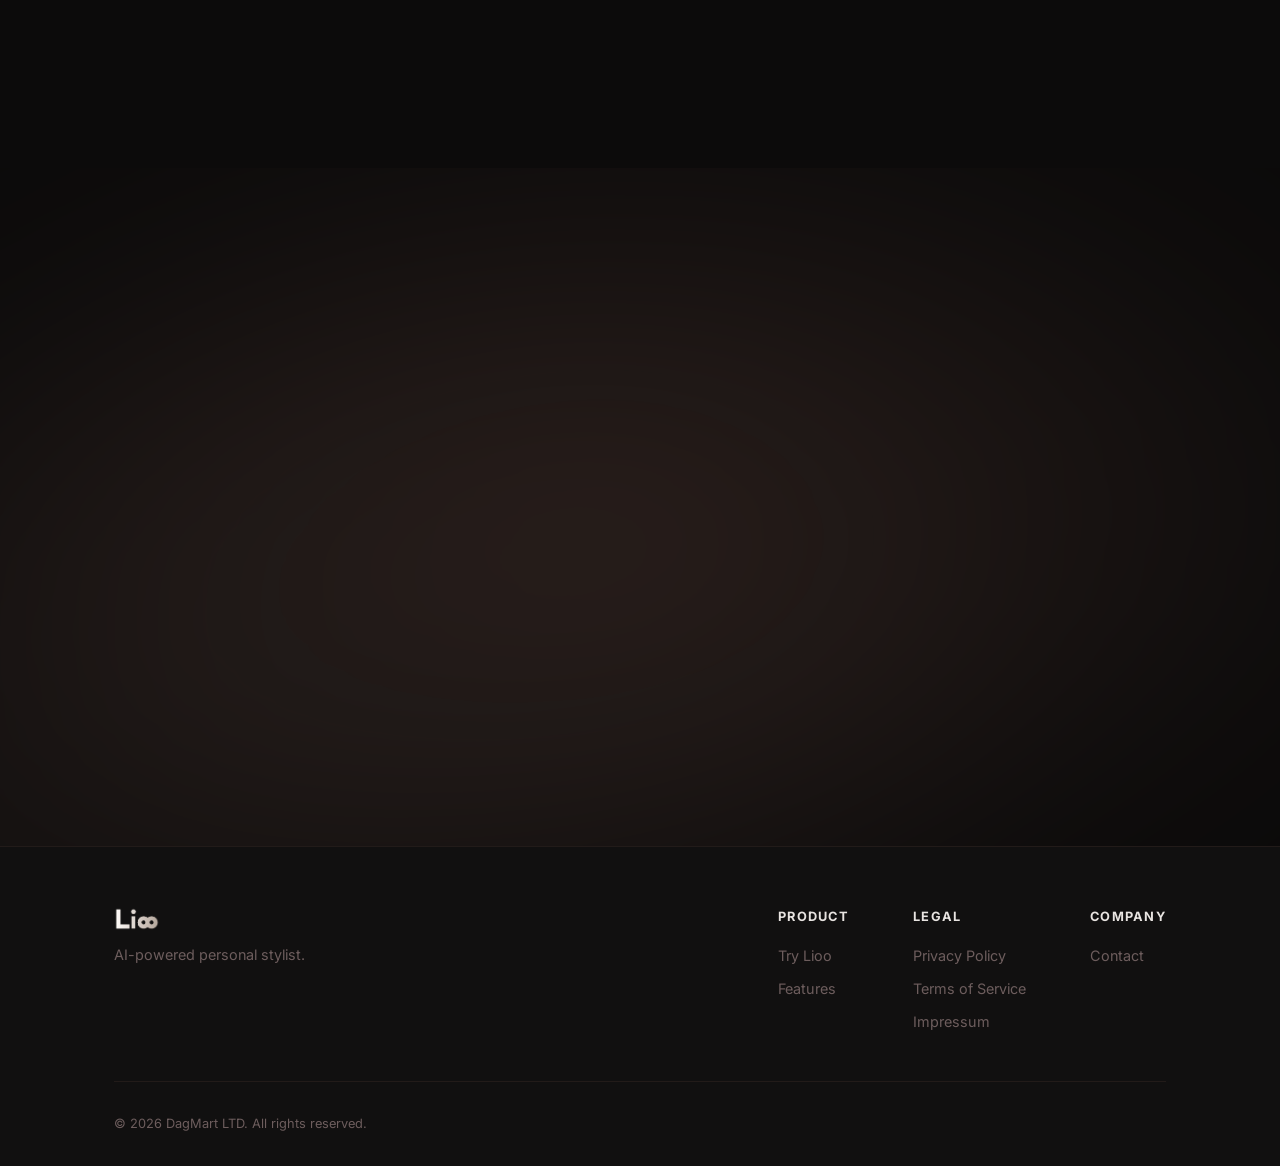
==== commit 52225321: "Remove About and How It Works pages; update contact email - Removed About and How It Works from the " ====
--- a/about/index.html
+++ b/about/index.html
@@ -2,57 +2,10 @@
 <html lang="en">
 <head>
   <meta charset="UTF-8" />
-  <meta name="viewport" content="width=device-width, initial-scale=1.0" />
-  <title>About Lioo — AI Personal Stylist</title>
-  <meta name="description" content="Learn why Lioo is building a simpler, more personal way to discover clothes and complete outfits." />
-  <link rel="canonical" href="https://liooclo.com/about/" />
-  <meta name="theme-color" content="#0C0B0B" />
-  <link rel="icon" type="image/png" href="../images/lioo-icon.png" />
-  <link rel="preconnect" href="https://fonts.googleapis.com" />
-  <link rel="preconnect" href="https://fonts.gstatic.com" crossorigin />
-  <link href="https://fonts.googleapis.com/css2?family=Inter:wght@300;400;500;600;700;800;900&display=swap" rel="stylesheet" />
-  <link rel="stylesheet" href="../style.css" />
-  <link rel="stylesheet" href="../pages.css" />
+  <title>Lioo</title>
+  <meta name="robots" content="noindex" />
+  <link rel="canonical" href="https://liooclo.com/" />
+  <meta http-equiv="refresh" content="0; url=../" />
 </head>
-<body class="subpage">
-  <nav id="main-nav">
-    <div class="nav-inner">
-      <a href="../" class="nav-logo" aria-label="Lioo Home"><img src="../images/lioo-logo.png" alt="Lioo" class="nav-logo-img" /></a>
-      <div class="nav-links">
-        <a href="../" class="nav-link">Home</a>
-        <a href="./" class="nav-link active" aria-current="page">About</a>
-        <a href="../features/" class="nav-link">Features</a>
-        <a href="../how-it-works/" class="nav-link">How It Works</a>
-        <a href="../contact/" class="nav-link">Contact</a>
-      </div>
-      <a href="https://liooclo.com" class="nav-cta" data-app-link>Try Lioo</a>
-      <button class="nav-mobile-toggle" id="mobile-toggle" type="button" aria-label="Toggle menu"><span></span><span></span><span></span></button>
-    </div>
-    <div class="nav-mobile-menu" id="mobile-menu">
-      <a href="../" class="nav-mobile-link">Home</a><a href="./" class="nav-mobile-link active" aria-current="page">About</a><a href="../features/" class="nav-mobile-link">Features</a><a href="../how-it-works/" class="nav-mobile-link">How It Works</a><a href="../contact/" class="nav-mobile-link">Contact</a><a href="https://liooclo.com" class="nav-mobile-cta" data-app-link>Try Lioo</a>
-    </div>
-  </nav>
-
-  <main class="page-main">
-    <header class="page-hero"><div class="page-wrap"><div class="page-hero-content">
-      <span class="page-eyebrow">About Lioo</span>
-      <h1 class="page-title">Less scrolling.<br /><span class="gradient-text">Better decisions.</span></h1>
-      <p class="page-lead">Lioo is an AI personal stylist designed to turn a simple conversation into relevant products and complete outfit ideas.</p>
-    </div></div></header>
-
-    <section class="page-section"><div class="page-wrap">
-      <div class="page-section-heading"><span class="page-eyebrow">Why we exist</span><h2>Shopping should feel personal, not endless.</h2><p>Traditional shopping asks you to search, filter, compare, and imagine the final look yourself. Lioo starts with your intent and helps narrow the choices.</p></div>
-      <div class="page-grid">
-        <article class="page-card"><span class="page-card-number">01</span><h3>Personal</h3><p>Recommendations reflect your request, preferences, measurements, and shopping location.</p></article>
-        <article class="page-card"><span class="page-card-number">02</span><h3>Practical</h3><p>Lioo focuses on items you can actually explore and buy, not abstract fashion inspiration.</p></article>
-        <article class="page-card"><span class="page-card-number">03</span><h3>Complete</h3><p>When you need a full look, Lioo connects individual products into a coherent outfit.</p></article>
-      </div>
-    </div></section>
-
-    <section class="page-cta"><div class="page-wrap"><h2>Meet your new<br /><span class="gradient-text">shopping companion.</span></h2><p>Describe what you need and let Lioo help you get from idea to outfit.</p><a href="https://liooclo.com" class="btn-primary" data-app-link>Start styling</a></div></section>
-  </main>
-
-  <footer class="page-footer"><div class="page-wrap page-footer-inner"><span class="page-footer-copy">&copy; 2026 DagMart LTD.</span><div class="page-footer-links"><a href="../">Home</a><a href="../features/">Features</a><a href="../contact/">Contact</a><a href="https://liooclo.com/privacy">Privacy</a><a href="https://liooclo.com/terms">Terms</a></div></div></footer>
-  <script src="../site-config.js"></script><script src="../script.js"></script>
-</body>
+<body><p><a href="../">Continue to Lioo</a></p></body>
 </html>
